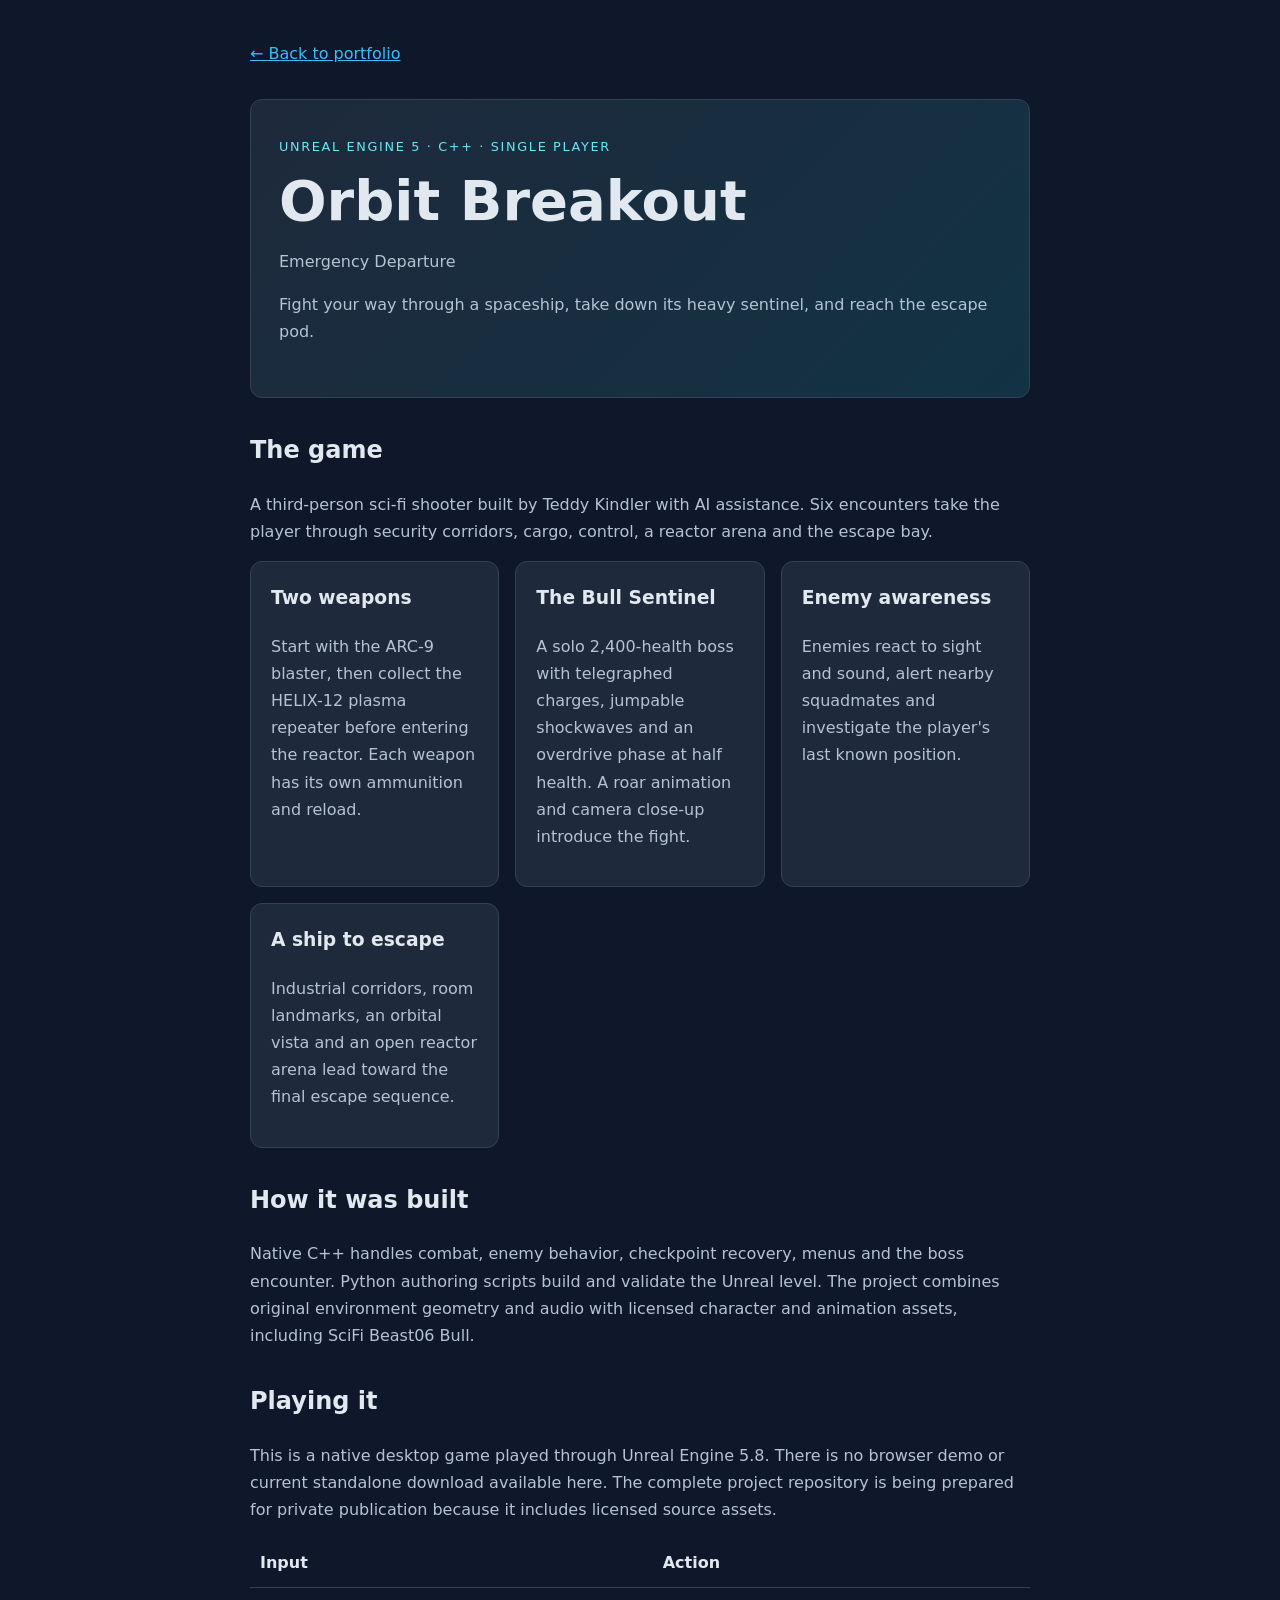
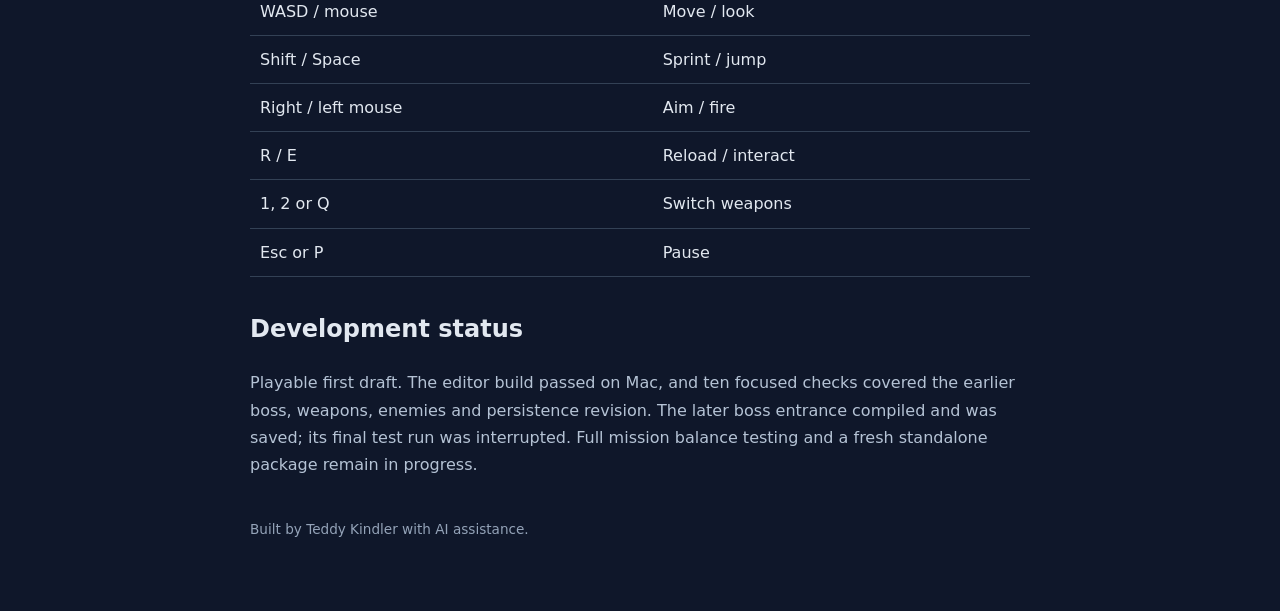
==== orbit-breakout/index.html @ 1fb85c2b "Add Orbit Breakout project showcase and desktop play details" ====
<!doctype html>
<html lang="en"><head><meta charset="utf-8"><meta name="viewport" content="width=device-width,initial-scale=1"><title>Orbit Breakout — Teddy Kindler</title><style>
:root{color-scheme:dark}*{box-sizing:border-box}body{margin:0;background:#0f172a;color:#e2e8f0;font:16px/1.7 system-ui,sans-serif}main{max-width:820px;margin:auto;padding:40px 20px 70px}a{color:#38bdf8}header{margin:32px 0;padding:36px 28px;background:linear-gradient(135deg,#1e293b,#123345);border:1px solid #334155;border-radius:12px}h1{font-size:clamp(2rem,7vw,3.5rem);line-height:1.1;margin:12px 0}h2{margin-top:32px}p{color:#b5c3d5}.eyebrow{color:#67e8f9;letter-spacing:.13em;text-transform:uppercase;font-size:.8rem}.grid{display:grid;grid-template-columns:repeat(auto-fit,minmax(240px,1fr));gap:16px}.card{padding:20px;border:1px solid #334155;border-radius:12px;background:#1e293b}.card h3{margin-top:0}table{border-collapse:collapse;width:100%}td,th{padding:10px;text-align:left;border-bottom:1px solid #334155}footer{margin-top:40px;font-size:.85rem;color:#94a3b8}</style></head>
<body><main><a href="../">← Back to portfolio</a><header><div class="eyebrow">Unreal Engine 5 · C++ · Single player</div><h1>Orbit Breakout</h1><p>Emergency Departure</p><p>Fight your way through a spaceship, take down its heavy sentinel, and reach the escape pod.</p></header>
<h2>The game</h2><p>A third-person sci-fi shooter built by Teddy Kindler with AI assistance. Six encounters take the player through security corridors, cargo, control, a reactor arena and the escape bay.</p>
<div class="grid"><section class="card"><h3>Two weapons</h3><p>Start with the ARC-9 blaster, then collect the HELIX-12 plasma repeater before entering the reactor. Each weapon has its own ammunition and reload.</p></section><section class="card"><h3>The Bull Sentinel</h3><p>A solo 2,400-health boss with telegraphed charges, jumpable shockwaves and an overdrive phase at half health. A roar animation and camera close-up introduce the fight.</p></section><section class="card"><h3>Enemy awareness</h3><p>Enemies react to sight and sound, alert nearby squadmates and investigate the player's last known position.</p></section><section class="card"><h3>A ship to escape</h3><p>Industrial corridors, room landmarks, an orbital vista and an open reactor arena lead toward the final escape sequence.</p></section></div>
<h2>How it was built</h2><p>Native C++ handles combat, enemy behavior, checkpoint recovery, menus and the boss encounter. Python authoring scripts build and validate the Unreal level. The project combines original environment geometry and audio with licensed character and animation assets, including SciFi Beast06 Bull.</p>
<h2>Playing it</h2><p>This is a native desktop game played through Unreal Engine 5.8. There is no browser demo or current standalone download available here. The complete project repository is being prepared for private publication because it includes licensed source assets.</p>
<table><thead><tr><th>Input</th><th>Action</th></tr></thead><tbody><tr><td>WASD / mouse</td><td>Move / look</td></tr><tr><td>Shift / Space</td><td>Sprint / jump</td></tr><tr><td>Right / left mouse</td><td>Aim / fire</td></tr><tr><td>R / E</td><td>Reload / interact</td></tr><tr><td>1, 2 or Q</td><td>Switch weapons</td></tr><tr><td>Esc or P</td><td>Pause</td></tr></tbody></table>
<h2>Development status</h2><p>Playable first draft. The editor build passed on Mac, and ten focused checks covered the earlier boss, weapons, enemies and persistence revision. The later boss entrance compiled and was saved; its final test run was interrupted. Full mission balance testing and a fresh standalone package remain in progress.</p><footer>Built by Teddy Kindler with AI assistance.</footer></main></body></html>
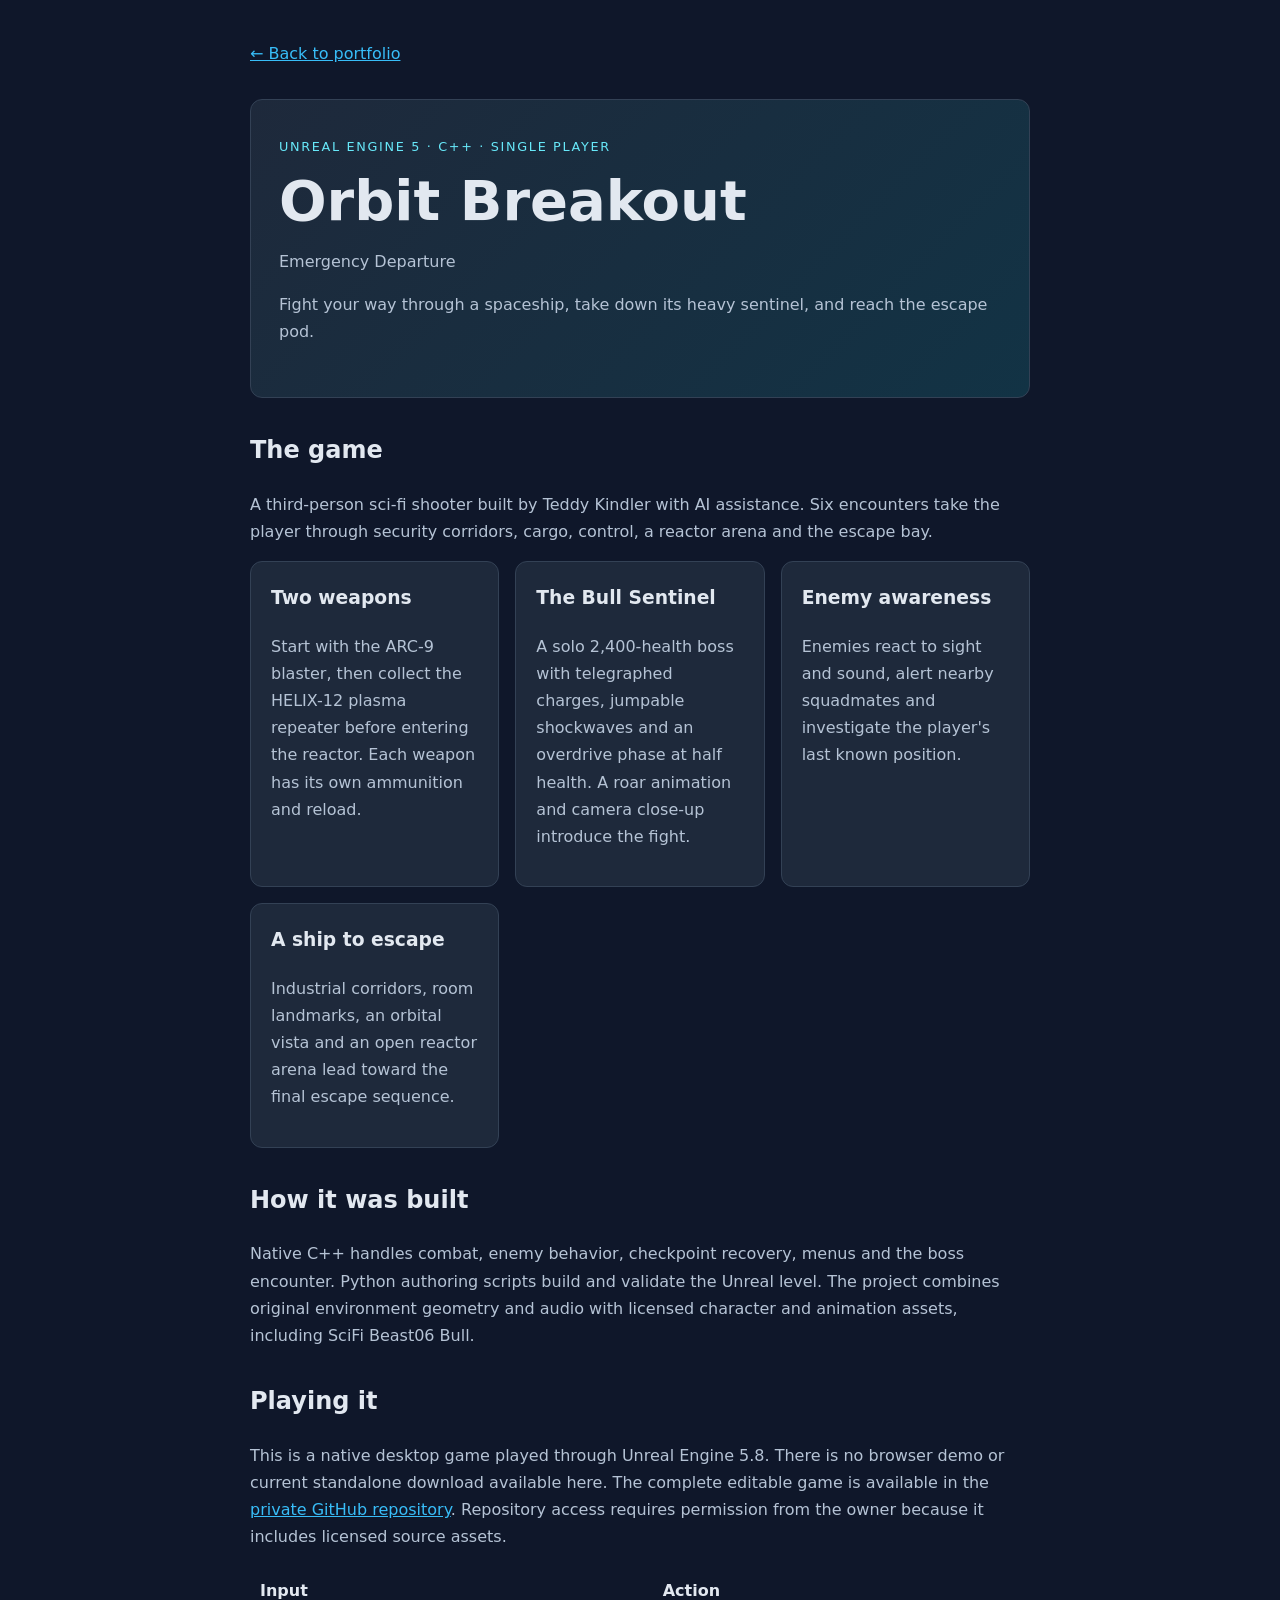
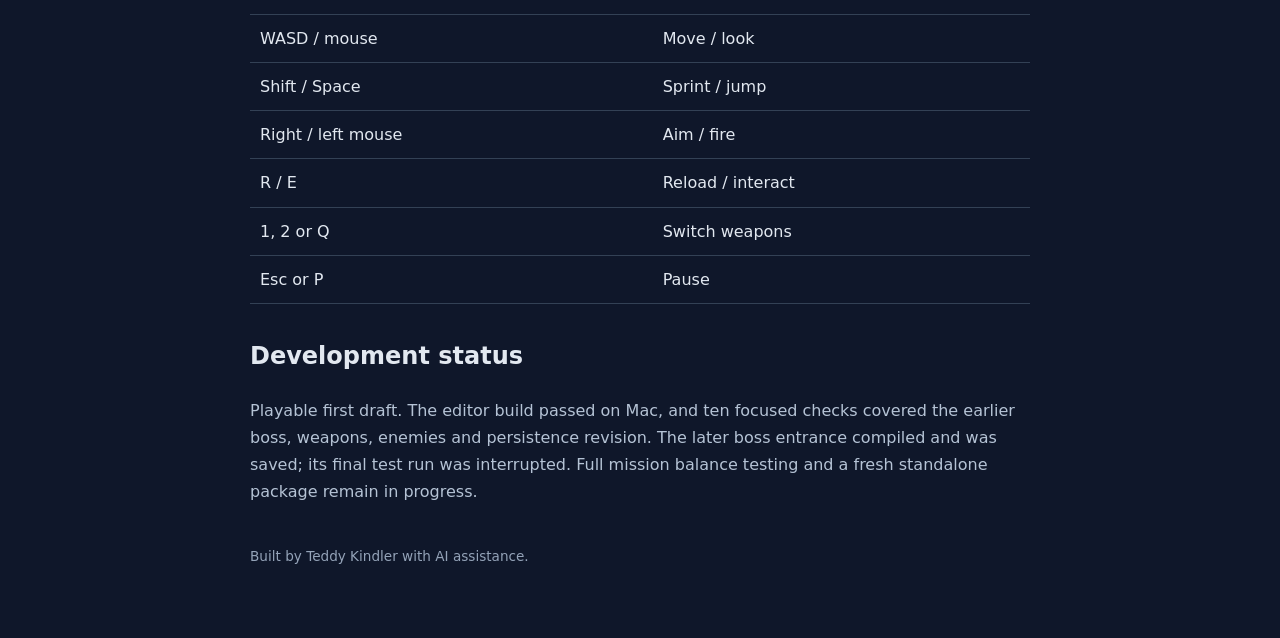
==== commit 5e2f4b2f: "Link the private Orbit Breakout project repository" ====
--- a/orbit-breakout/index.html
+++ b/orbit-breakout/index.html
@@ -5,6 +5,6 @@
 <h2>The game</h2><p>A third-person sci-fi shooter built by Teddy Kindler with AI assistance. Six encounters take the player through security corridors, cargo, control, a reactor arena and the escape bay.</p>
 <div class="grid"><section class="card"><h3>Two weapons</h3><p>Start with the ARC-9 blaster, then collect the HELIX-12 plasma repeater before entering the reactor. Each weapon has its own ammunition and reload.</p></section><section class="card"><h3>The Bull Sentinel</h3><p>A solo 2,400-health boss with telegraphed charges, jumpable shockwaves and an overdrive phase at half health. A roar animation and camera close-up introduce the fight.</p></section><section class="card"><h3>Enemy awareness</h3><p>Enemies react to sight and sound, alert nearby squadmates and investigate the player's last known position.</p></section><section class="card"><h3>A ship to escape</h3><p>Industrial corridors, room landmarks, an orbital vista and an open reactor arena lead toward the final escape sequence.</p></section></div>
 <h2>How it was built</h2><p>Native C++ handles combat, enemy behavior, checkpoint recovery, menus and the boss encounter. Python authoring scripts build and validate the Unreal level. The project combines original environment geometry and audio with licensed character and animation assets, including SciFi Beast06 Bull.</p>
-<h2>Playing it</h2><p>This is a native desktop game played through Unreal Engine 5.8. There is no browser demo or current standalone download available here. The complete project repository is being prepared for private publication because it includes licensed source assets.</p>
+<h2>Playing it</h2><p>This is a native desktop game played through Unreal Engine 5.8. There is no browser demo or current standalone download available here. The complete editable game is available in the <a href="https://github.com/TKindler7/OrbitBreakout">private GitHub repository</a>. Repository access requires permission from the owner because it includes licensed source assets.</p>
 <table><thead><tr><th>Input</th><th>Action</th></tr></thead><tbody><tr><td>WASD / mouse</td><td>Move / look</td></tr><tr><td>Shift / Space</td><td>Sprint / jump</td></tr><tr><td>Right / left mouse</td><td>Aim / fire</td></tr><tr><td>R / E</td><td>Reload / interact</td></tr><tr><td>1, 2 or Q</td><td>Switch weapons</td></tr><tr><td>Esc or P</td><td>Pause</td></tr></tbody></table>
 <h2>Development status</h2><p>Playable first draft. The editor build passed on Mac, and ten focused checks covered the earlier boss, weapons, enemies and persistence revision. The later boss entrance compiled and was saved; its final test run was interrupted. Full mission balance testing and a fresh standalone package remain in progress.</p><footer>Built by Teddy Kindler with AI assistance.</footer></main></body></html>
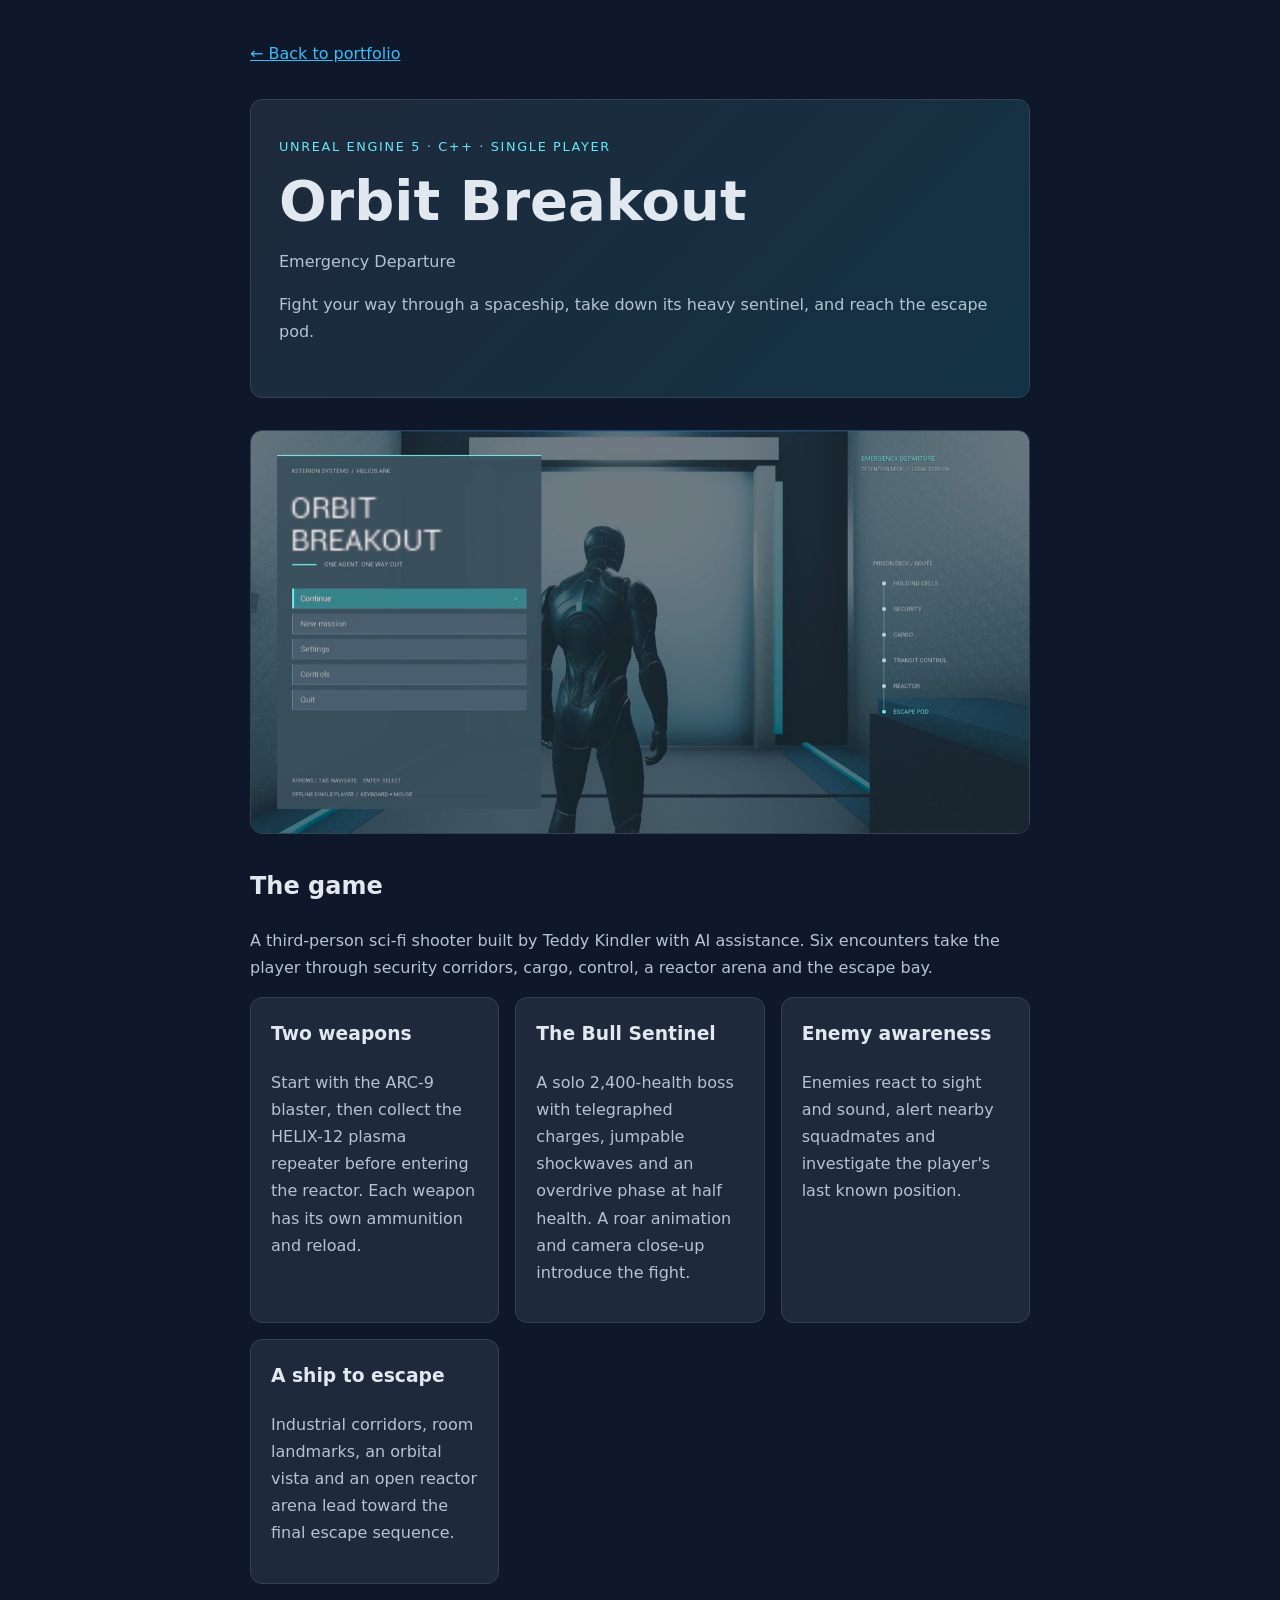
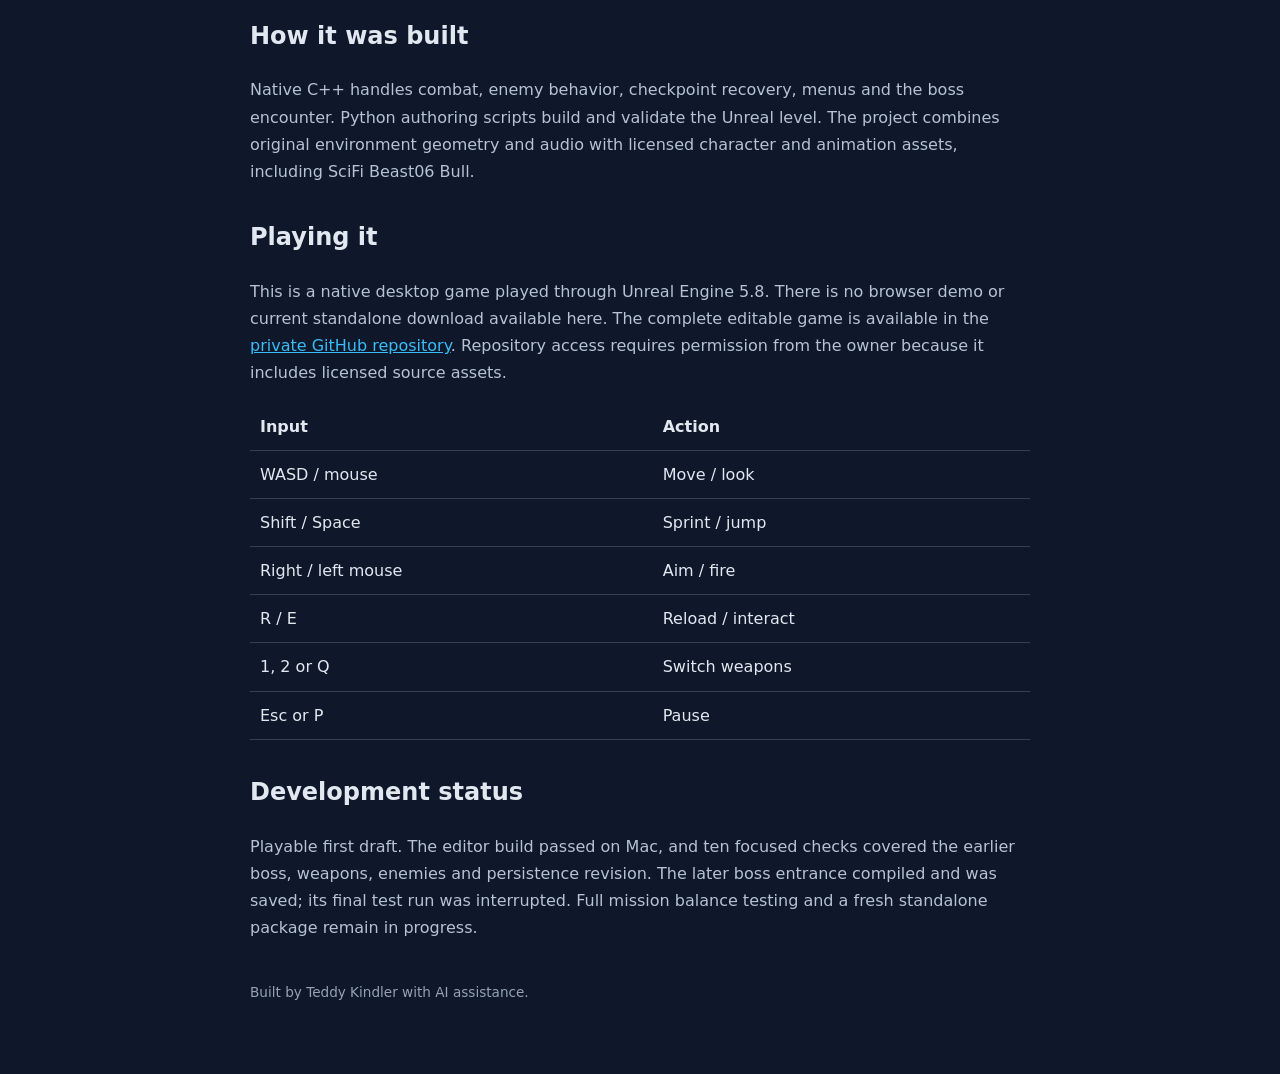
==== commit f22b7b8b: "Add real Orbit Breakout screenshot to portfolio and project page" ====
--- a/orbit-breakout/index.html
+++ b/orbit-breakout/index.html
@@ -2,6 +2,7 @@
 <html lang="en"><head><meta charset="utf-8"><meta name="viewport" content="width=device-width,initial-scale=1"><title>Orbit Breakout — Teddy Kindler</title><style>
 :root{color-scheme:dark}*{box-sizing:border-box}body{margin:0;background:#0f172a;color:#e2e8f0;font:16px/1.7 system-ui,sans-serif}main{max-width:820px;margin:auto;padding:40px 20px 70px}a{color:#38bdf8}header{margin:32px 0;padding:36px 28px;background:linear-gradient(135deg,#1e293b,#123345);border:1px solid #334155;border-radius:12px}h1{font-size:clamp(2rem,7vw,3.5rem);line-height:1.1;margin:12px 0}h2{margin-top:32px}p{color:#b5c3d5}.eyebrow{color:#67e8f9;letter-spacing:.13em;text-transform:uppercase;font-size:.8rem}.grid{display:grid;grid-template-columns:repeat(auto-fit,minmax(240px,1fr));gap:16px}.card{padding:20px;border:1px solid #334155;border-radius:12px;background:#1e293b}.card h3{margin-top:0}table{border-collapse:collapse;width:100%}td,th{padding:10px;text-align:left;border-bottom:1px solid #334155}footer{margin-top:40px;font-size:.85rem;color:#94a3b8}</style></head>
 <body><main><a href="../">← Back to portfolio</a><header><div class="eyebrow">Unreal Engine 5 · C++ · Single player</div><h1>Orbit Breakout</h1><p>Emergency Departure</p><p>Fight your way through a spaceship, take down its heavy sentinel, and reach the escape pod.</p></header>
+<img src="../assets/orbit-breakout-screenshot.jpg" width="1200" height="620" alt="Orbit Breakout title screen with an armored character aboard the cyan-lit spaceship" style="display:block;width:100%;height:auto;border:1px solid #334155;border-radius:12px" decoding="async">
 <h2>The game</h2><p>A third-person sci-fi shooter built by Teddy Kindler with AI assistance. Six encounters take the player through security corridors, cargo, control, a reactor arena and the escape bay.</p>
 <div class="grid"><section class="card"><h3>Two weapons</h3><p>Start with the ARC-9 blaster, then collect the HELIX-12 plasma repeater before entering the reactor. Each weapon has its own ammunition and reload.</p></section><section class="card"><h3>The Bull Sentinel</h3><p>A solo 2,400-health boss with telegraphed charges, jumpable shockwaves and an overdrive phase at half health. A roar animation and camera close-up introduce the fight.</p></section><section class="card"><h3>Enemy awareness</h3><p>Enemies react to sight and sound, alert nearby squadmates and investigate the player's last known position.</p></section><section class="card"><h3>A ship to escape</h3><p>Industrial corridors, room landmarks, an orbital vista and an open reactor arena lead toward the final escape sequence.</p></section></div>
 <h2>How it was built</h2><p>Native C++ handles combat, enemy behavior, checkpoint recovery, menus and the boss encounter. Python authoring scripts build and validate the Unreal level. The project combines original environment geometry and audio with licensed character and animation assets, including SciFi Beast06 Bull.</p>
